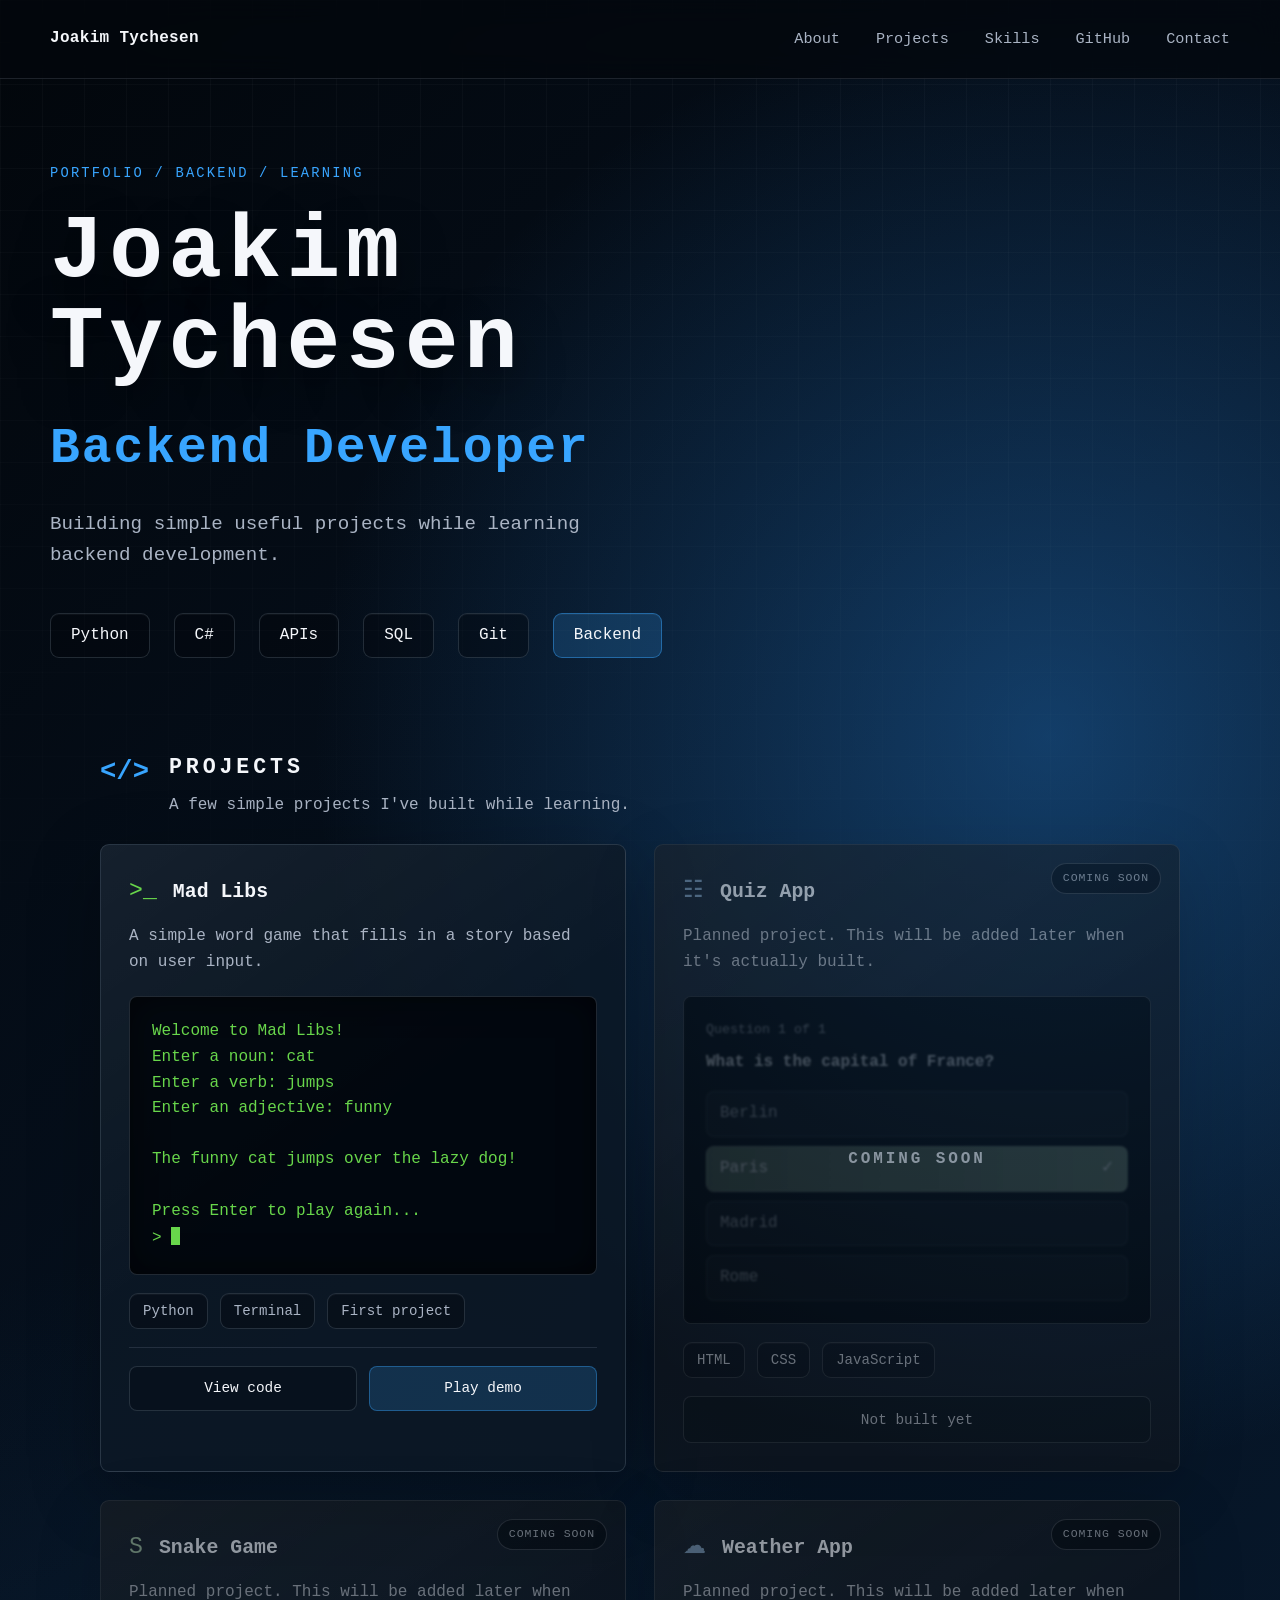
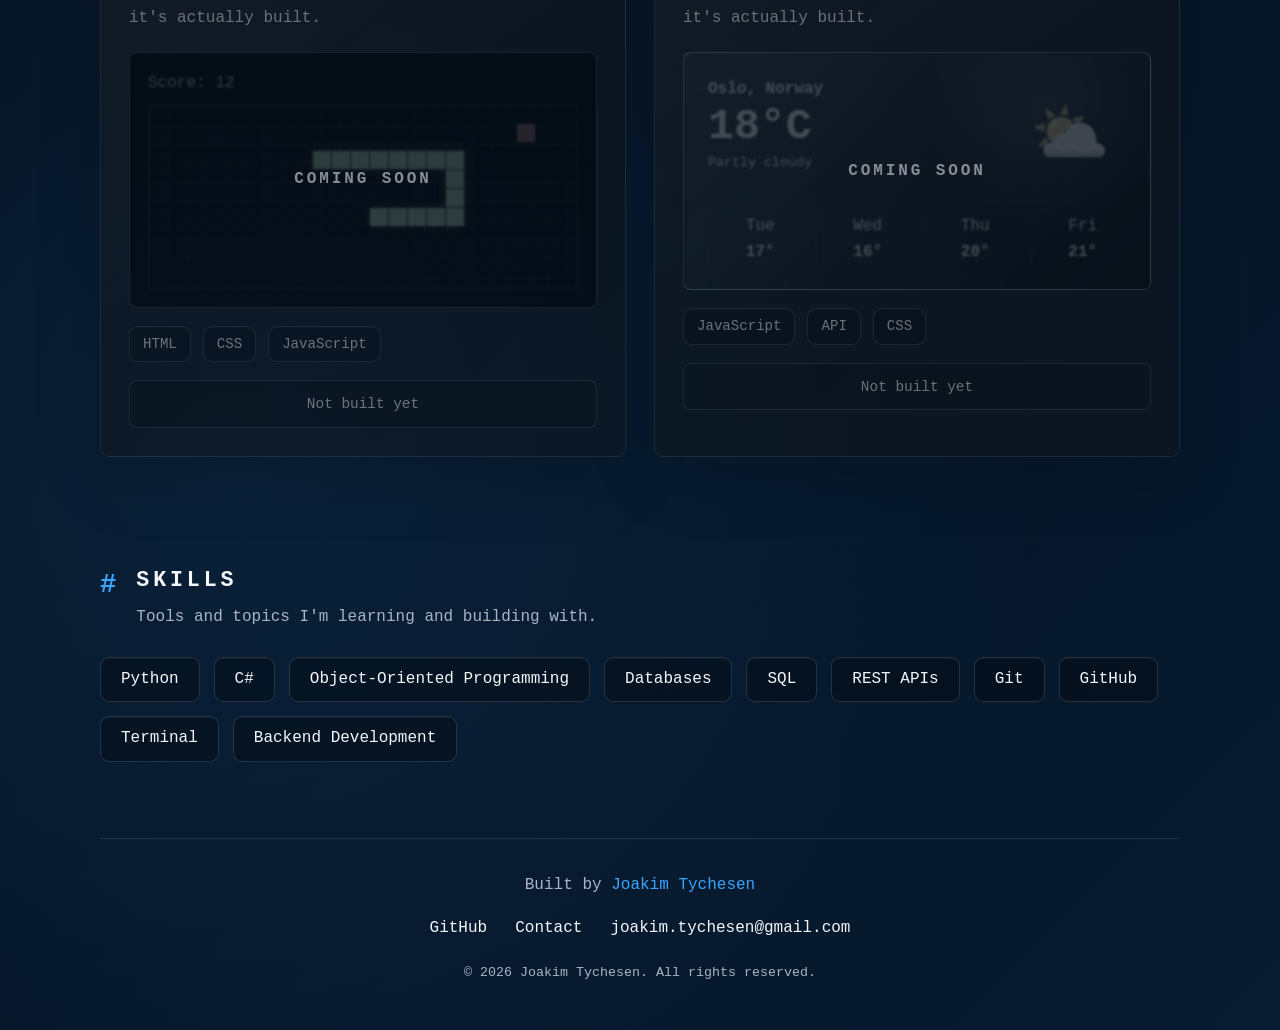
==== index.html @ b4f6ae1c "Add portfolio site" ====
<!DOCTYPE html>
<html lang="en">
<head>
  <meta charset="UTF-8" />
  <meta name="viewport" content="width=device-width, initial-scale=1.0" />
  <title>Joakim Tychesen | Backend Developer</title>
  <link rel="stylesheet" href="style.css" />
</head>
<body>
  <header class="site-header">
    <nav class="nav">
      <a class="brand" href="#top">Joakim Tychesen</a>
      <div class="nav-links">
        <a href="#about">About</a>
        <a href="#projects">Projects</a>
        <a href="#skills">Skills</a>
        <a href="https://github.com/jtychesen" target="_blank" rel="noopener">GitHub</a>
        <a href="#contact">Contact</a>
      </div>
    </nav>
  </header>

  <main id="top">
    <section class="hero" id="about">
      <div class="hero-content">
        <p class="eyebrow">Portfolio / Backend / Learning</p>
        <h1>Joakim Tychesen</h1>
        <h2>Backend Developer</h2>
        <p class="hero-text">
          Building simple useful projects while learning backend development.
        </p>

        <div class="skill-pills">
          <span>Python</span>
          <span>C#</span>
          <span>APIs</span>
          <span>SQL</span>
          <span>Git</span>
          <span>Backend</span>
        </div>
      </div>
    </section>

    <section class="section" id="projects">
      <div class="section-heading">
        <span class="section-icon">&lt;/&gt;</span>
        <div>
          <h3>Projects</h3>
          <p>A few simple projects I've built while learning.</p>
        </div>
      </div>

      <div class="projects-grid">
        <article class="project-card">
          <div class="project-title">
            <span class="icon terminal-icon">&gt;_</span>
            <h4>Mad Libs</h4>
          </div>
          <p>A simple word game that fills in a story based on user input.</p>

          <div class="project-preview terminal-preview">
            <p>Welcome to Mad Libs!</p>
            <p>Enter a noun: <span>cat</span></p>
            <p>Enter a verb: <span>jumps</span></p>
            <p>Enter an adjective: <span>funny</span></p>
            <br />
            <p>The funny cat jumps over the lazy dog!</p>
            <br />
            <p>Press Enter to play again...</p>
            <p>&gt; <span class="cursor"></span></p>
          </div>

          <div class="tags">
            <span>Python</span>
            <span>Terminal</span>
            <span>First project</span>
          </div>

          <div class="project-actions">
            <a class="project-link" href="https://github.com/jtychesen/game_madlibs" target="_blank" rel="noopener">View code</a>
            <a class="project-link live-link" href="https://jtychesen.github.io/game_madlibs/" target="_blank" rel="noopener">Play demo</a>
          </div>
        </article>

        <article class="project-card coming-soon">
          <div class="status-badge">Coming soon</div>
          <div class="project-title">
            <span class="icon">☷</span>
            <h4>Quiz App</h4>
          </div>
          <p>Planned project. This will be added later when it's actually built.</p>

          <div class="project-preview quiz-preview">
            <small>Question 1 of 1</small>
            <strong>What is the capital of France?</strong>
            <button>Berlin</button>
            <button class="correct">Paris <span>✓</span></button>
            <button>Madrid</button>
            <button>Rome</button>
          </div>

          <div class="tags">
            <span>HTML</span>
            <span>CSS</span>
            <span>JavaScript</span>
          </div>

          <div class="coming-label">Not built yet</div>
        </article>

        <article class="project-card coming-soon">
          <div class="status-badge">Coming soon</div>
          <div class="project-title">
            <span class="icon snake-icon">S</span>
            <h4>Snake Game</h4>
          </div>
          <p>Planned project. This will be added later when it's actually built.</p>

          <div class="project-preview snake-preview">
            <p>Score: 12</p>
            <div class="snake-board">
              <span class="food"></span>
              <span class="snake snake-1"></span>
              <span class="snake snake-2"></span>
              <span class="snake snake-3"></span>
              <span class="snake snake-4"></span>
              <span class="snake snake-5"></span>
              <span class="snake snake-6"></span>
              <span class="snake snake-7"></span>
              <span class="snake snake-8"></span>
              <span class="snake snake-9"></span>
              <span class="snake snake-10"></span>
              <span class="snake snake-11"></span>
              <span class="snake snake-12"></span>
              <span class="snake snake-13"></span>
              <span class="snake snake-14"></span>
              <span class="snake snake-15"></span>
            </div>
          </div>

          <div class="tags">
            <span>HTML</span>
            <span>CSS</span>
            <span>JavaScript</span>
          </div>

          <div class="coming-label">Not built yet</div>
        </article>

        <article class="project-card coming-soon">
          <div class="status-badge">Coming soon</div>
          <div class="project-title">
            <span class="icon weather-icon">☁</span>
            <h4>Weather App</h4>
          </div>
          <p>Planned project. This will be added later when it's actually built.</p>

          <div class="project-preview weather-preview">
            <div>
              <strong>Oslo, Norway</strong>
              <div class="temperature">18°C</div>
              <small>Partly cloudy</small>
            </div>
            <div class="weather-symbol">⛅</div>
            <div class="forecast">
              <span>Tue<br><b>17°</b></span>
              <span>Wed<br><b>16°</b></span>
              <span>Thu<br><b>20°</b></span>
              <span>Fri<br><b>21°</b></span>
            </div>
          </div>

          <div class="tags">
            <span>JavaScript</span>
            <span>API</span>
            <span>CSS</span>
          </div>

          <div class="coming-label">Not built yet</div>
        </article>
      </div>
    </section>

    <section class="section skills-section" id="skills">
      <div class="section-heading">
        <span class="section-icon">#</span>
        <div>
          <h3>Skills</h3>
          <p>Tools and topics I'm learning and building with.</p>
        </div>
      </div>

      <div class="skills-list">
        <span>Python</span>
        <span>C#</span>
        <span>Object-Oriented Programming</span>
        <span>Databases</span>
        <span>SQL</span>
        <span>REST APIs</span>
        <span>Git</span>
        <span>GitHub</span>
        <span>Terminal</span>
        <span>Backend Development</span>
      </div>
    </section>
  </main>

  <footer class="footer" id="contact">
    <p>Built by <a href="#top">Joakim Tychesen</a></p>
    <div class="footer-links">
      <a href="https://github.com/jtychesen" target="_blank" rel="noopener">GitHub</a>
      <a href="mailto:joakim.tychesen@gmail.com">Contact</a>
      <a href="mailto:joakim.tychesen@gmail.com">joakim.tychesen@gmail.com</a>
    </div>
    <small>© 2026 Joakim Tychesen. All rights reserved.</small>
  </footer>
</body>
</html>
---- style.css ----
* {
  box-sizing: border-box;
  margin: 0;
  padding: 0;
}

:root {
  --bg: #06111f;
  --bg-dark: #03070d;
  --card: rgba(13, 25, 39, 0.82);
  --card-border: rgba(148, 163, 184, 0.22);
  --text: #f5f7fb;
  --muted: #aab4c4;
  --blue: #38a5ff;
  --blue-soft: rgba(56, 165, 255, 0.18);
  --green: #68d64b;
  --line: rgba(148, 163, 184, 0.18);
}

html {
  scroll-behavior: smooth;
}

body {
  min-height: 100vh;
  color: var(--text);
  font-family: "SF Mono", "JetBrains Mono", "Fira Code", "Menlo", "Consolas", monospace;
  background:
    radial-gradient(circle at 82% 28%, rgba(36, 122, 204, 0.42), transparent 34%),
    radial-gradient(circle at 18% 78%, rgba(19, 72, 120, 0.24), transparent 35%),
    linear-gradient(135deg, #02060b 0%, #06111f 42%, #071b31 100%);
  line-height: 1.6;
}

body::before {
  content: "";
  position: fixed;
  inset: 0;
  pointer-events: none;
  background-image:
    linear-gradient(rgba(255,255,255,0.035) 1px, transparent 1px),
    linear-gradient(90deg, rgba(255,255,255,0.035) 1px, transparent 1px);
  background-size: 42px 42px;
  mask-image: linear-gradient(to bottom, rgba(0,0,0,0.85), rgba(0,0,0,0.2));
}

a {
  color: inherit;
  text-decoration: none;
}

.site-header {
  position: sticky;
  top: 0;
  z-index: 10;
  backdrop-filter: blur(14px);
  background: rgba(3, 7, 13, 0.72);
  border-bottom: 1px solid var(--line);
}

.nav {
  width: min(1180px, calc(100% - 48px));
  height: 78px;
  margin: 0 auto;
  display: flex;
  align-items: center;
  justify-content: space-between;
}

.brand {
  font-weight: 800;
  letter-spacing: 0.02em;
}

.nav-links {
  display: flex;
  gap: 36px;
  color: var(--muted);
  font-size: 0.95rem;
}

.nav-links a {
  transition: color 0.2s ease;
}

.nav-links a:hover {
  color: var(--blue);
}

.hero {
  width: min(1180px, calc(100% - 48px));
  margin: 0 auto;
  min-height: 560px;
  display: flex;
  align-items: center;
  padding: 82px 0 56px;
}

.hero-content {
  max-width: 780px;
}

.eyebrow {
  display: inline-block;
  margin-bottom: 22px;
  color: var(--blue);
  font-size: 0.86rem;
  text-transform: uppercase;
  letter-spacing: 0.16em;
}

h1 {
  font-size: clamp(3.4rem, 7vw, 6rem);
  line-height: 1.02;
  letter-spacing: 0.06em;
  text-shadow: 0 18px 45px rgba(0, 0, 0, 0.55);
}

h2 {
  margin-top: 20px;
  font-size: clamp(2rem, 4vw, 3.1rem);
  color: var(--blue);
  letter-spacing: 0.04em;
}

.hero-text {
  margin-top: 20px;
  max-width: 540px;
  color: var(--muted);
  font-size: 1.2rem;
}

.skill-pills {
  display: flex;
  flex-wrap: wrap;
  gap: 24px;
  margin-top: 42px;
}

.skill-pills span,
.tags span,
.skills-list span {
  border: 1px solid var(--card-border);
  background: rgba(3, 7, 13, 0.38);
  border-radius: 9px;
  padding: 9px 20px;
  color: var(--text);
  box-shadow: inset 0 1px 0 rgba(255,255,255,0.04);
}

.skill-pills span:last-child {
  border-color: rgba(56, 165, 255, 0.45);
  background: var(--blue-soft);
}

.section {
  width: min(1080px, calc(100% - 48px));
  margin: 0 auto;
  padding: 36px 0;
}

.section-heading {
  display: flex;
  gap: 20px;
  align-items: flex-start;
  margin-bottom: 26px;
}

.section-icon {
  color: var(--blue);
  font-size: 1.7rem;
  font-weight: 900;
}

.section h3 {
  text-transform: uppercase;
  letter-spacing: 0.18em;
  font-size: 1.35rem;
}

.section-heading p {
  color: var(--muted);
  margin-top: 8px;
}

.projects-grid {
  display: grid;
  grid-template-columns: repeat(2, minmax(0, 1fr));
  gap: 28px;
}

.project-card {
  position: relative;
  background:
    linear-gradient(145deg, rgba(255,255,255,0.045), transparent 48%),
    var(--card);
  border: 1px solid var(--card-border);
  border-radius: 9px;
  padding: 28px;
  box-shadow: 0 20px 70px rgba(0,0,0,0.28);
}

.project-card.coming-soon {
  opacity: 0.58;
  filter: grayscale(0.75);
}

.project-card.coming-soon .project-preview {
  position: relative;
}

.project-card.coming-soon .project-preview::after {
  content: "COMING SOON";
  position: absolute;
  inset: 0;
  display: grid;
  place-items: center;
  color: rgba(245, 247, 251, 0.92);
  font-weight: 900;
  letter-spacing: 0.18em;
  background: rgba(3, 7, 13, 0.56);
  backdrop-filter: blur(1px);
}

.status-badge {
  position: absolute;
  top: 18px;
  right: 18px;
  border: 1px solid rgba(148, 163, 184, 0.32);
  border-radius: 999px;
  padding: 5px 11px;
  color: var(--muted);
  background: rgba(3, 7, 13, 0.68);
  font-size: 0.72rem;
  text-transform: uppercase;
  letter-spacing: 0.08em;
}

.project-title {
  display: flex;
  align-items: center;
  gap: 16px;
  margin-bottom: 14px;
}

.project-title h4 {
  font-size: 1.24rem;
}

.icon {
  color: var(--blue);
  font-size: 1.45rem;
}

.terminal-icon,
.snake-icon {
  color: var(--green);
}

.project-card > p {
  color: var(--muted);
  min-height: 54px;
  margin-bottom: 18px;
}

.project-preview {
  min-height: 235px;
  border: 1px solid var(--card-border);
  border-radius: 8px;
  background: rgba(1, 6, 12, 0.82);
  overflow: hidden;
}

.terminal-preview {
  padding: 22px;
  color: var(--green);
  box-shadow: inset 0 0 34px rgba(0,0,0,0.55);
}

.cursor {
  display: inline-block;
  width: 9px;
  height: 18px;
  background: var(--green);
  transform: translateY(3px);
}

.quiz-preview {
  padding: 22px;
  display: flex;
  flex-direction: column;
  gap: 9px;
}

.quiz-preview small {
  color: var(--muted);
}

.quiz-preview strong {
  margin-bottom: 7px;
}

.quiz-preview button {
  font: inherit;
  color: var(--muted);
  text-align: left;
  border: 1px solid var(--card-border);
  border-radius: 8px;
  background: rgba(12, 22, 34, 0.85);
  padding: 9px 13px;
}

.quiz-preview button.correct {
  display: flex;
  justify-content: space-between;
  color: #fff;
  background: linear-gradient(90deg, #347c28, #4cae3d);
}

.snake-preview {
  padding: 18px;
  color: var(--green);
}

.snake-board {
  position: relative;
  height: 184px;
  margin-top: 8px;
  border: 1px solid var(--card-border);
  background:
    linear-gradient(rgba(148,163,184,0.10) 1px, transparent 1px),
    linear-gradient(90deg, rgba(148,163,184,0.10) 1px, transparent 1px),
    #03070d;
  background-size: 19px 19px;
}

.snake,
.food {
  position: absolute;
  width: 18px;
  height: 18px;
}

.snake {
  background: var(--green);
  box-shadow: 0 0 12px rgba(104, 214, 75, 0.35);
}

.food {
  background: #ff3b36;
  right: 42px;
  top: 18px;
}

.snake-1 { left: 164px; top: 45px; }
.snake-2 { left: 183px; top: 45px; }
.snake-3 { left: 202px; top: 45px; }
.snake-4 { left: 221px; top: 45px; }
.snake-5 { left: 240px; top: 45px; }
.snake-6 { left: 259px; top: 45px; }
.snake-7 { left: 278px; top: 45px; }
.snake-8 { left: 297px; top: 45px; }
.snake-9 { left: 297px; top: 64px; }
.snake-10 { left: 297px; top: 83px; }
.snake-11 { left: 297px; top: 102px; }
.snake-12 { left: 278px; top: 102px; }
.snake-13 { left: 259px; top: 102px; }
.snake-14 { left: 240px; top: 102px; }
.snake-15 { left: 221px; top: 102px; }

.weather-preview {
  position: relative;
  padding: 24px;
  min-height: 235px;
  background:
    radial-gradient(circle at 78% 24%, rgba(56, 165, 255, 0.25), transparent 30%),
    linear-gradient(135deg, rgba(29, 89, 142, 0.92), rgba(7, 24, 43, 0.95));
}

.temperature {
  font-size: 2.7rem;
  line-height: 1.1;
  font-weight: 800;
}

.weather-symbol {
  position: absolute;
  right: 40px;
  top: 34px;
  font-size: 4rem;
}

.forecast {
  display: grid;
  grid-template-columns: repeat(4, 1fr);
  gap: 12px;
  margin-top: 38px;
  text-align: center;
  color: var(--text);
}

.forecast span {
  border-left: 1px solid rgba(255,255,255,0.09);
  padding-left: 8px;
}

.tags {
  display: flex;
  flex-wrap: wrap;
  gap: 12px;
  margin-top: 18px;
}

.tags span {
  color: var(--muted);
  padding: 6px 13px;
  font-size: 0.88rem;
}

.project-actions {
  display: grid;
  grid-template-columns: 1fr 1fr;
  gap: 12px;
  margin-top: 18px;
  padding-top: 18px;
  border-top: 1px solid var(--line);
}

.project-link,
.coming-label {
  display: block;
  border: 1px solid var(--card-border);
  border-radius: 8px;
  padding: 10px 12px;
  text-align: center;
  color: var(--text);
  background: rgba(3, 7, 13, 0.28);
  font-size: 0.9rem;
}

.project-link:hover {
  color: var(--blue);
  border-color: rgba(56, 165, 255, 0.42);
}

.live-link {
  background: var(--blue-soft);
  border-color: rgba(56, 165, 255, 0.38);
}

.coming-label {
  margin-top: 18px;
  padding-top: 12px;
  color: var(--muted);
  cursor: not-allowed;
}

.skills-section {
  padding-top: 70px;
}

.skills-list {
  display: flex;
  flex-wrap: wrap;
  gap: 14px;
}

.footer {
  width: min(1080px, calc(100% - 48px));
  margin: 40px auto 0;
  padding: 34px 0 44px;
  text-align: center;
  color: var(--muted);
  border-top: 1px solid var(--line);
}

.footer a {
  color: var(--blue);
}

.footer-links {
  display: flex;
  justify-content: center;
  flex-wrap: wrap;
  gap: 28px;
  margin: 18px 0;
}

.footer-links a {
  color: var(--text);
}

.footer-links a:hover {
  color: var(--blue);
}

@media (max-width: 860px) {
  .nav {
    height: auto;
    padding: 20px 0;
    flex-direction: column;
    gap: 18px;
    align-items: flex-start;
  }

  .nav-links {
    width: 100%;
    gap: 16px;
    flex-wrap: wrap;
    font-size: 0.9rem;
  }

  .hero {
    min-height: auto;
    padding-top: 64px;
  }

  .skill-pills {
    gap: 12px;
  }

  .projects-grid {
    grid-template-columns: 1fr;
  }

  .project-card {
    padding: 22px;
  }
}

@media (max-width: 520px) {
  .nav,
  .hero,
  .section,
  .footer {
    width: min(100% - 28px, 1080px);
  }

  h1 {
    font-size: 2.7rem;
    letter-spacing: 0.03em;
  }

  h2 {
    font-size: 1.7rem;
  }

  .hero-text {
    font-size: 1rem;
  }

  .nav-links {
    display: none;
  }

  .project-preview {
    min-height: 210px;
  }

  .weather-symbol {
    right: 22px;
    font-size: 3rem;
  }

  .project-actions {
    grid-template-columns: 1fr;
  }
}
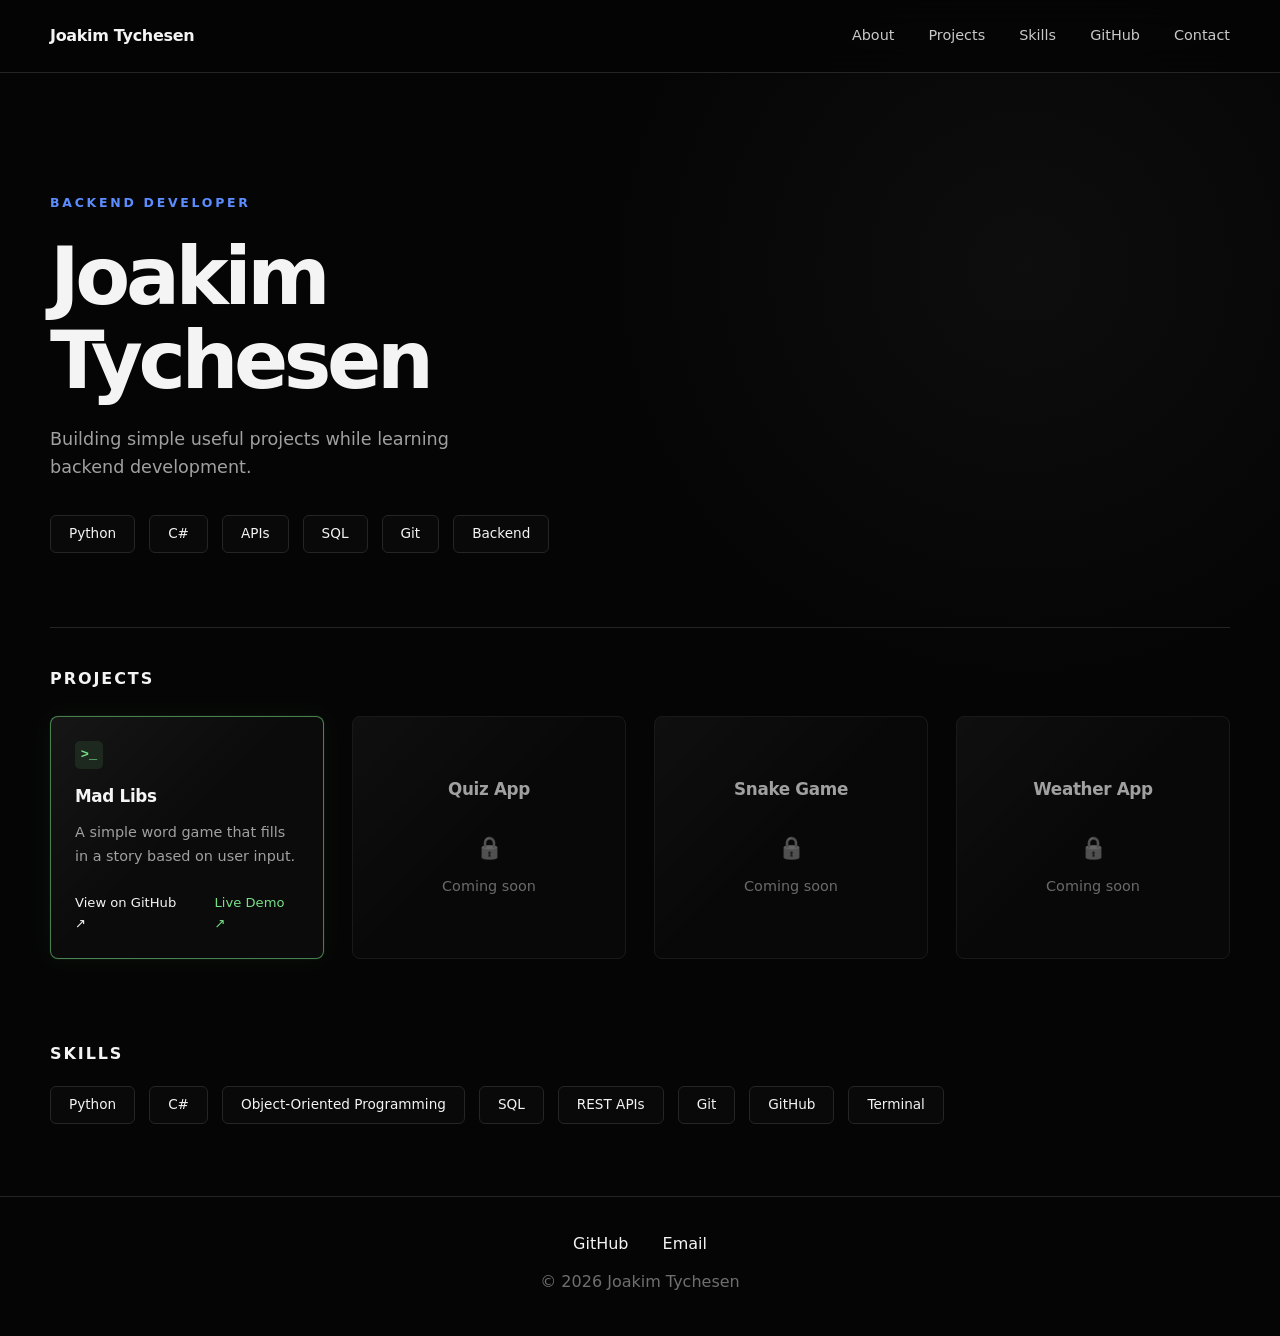
==== commit 94073623: "Update portfolio design" ====
--- a/index.html
+++ b/index.html
@@ -7,212 +7,100 @@
   <link rel="stylesheet" href="style.css" />
 </head>
 <body>
-  <header class="site-header">
-    <nav class="nav">
-      <a class="brand" href="#top">Joakim Tychesen</a>
-      <div class="nav-links">
+  <header class="navbar">
+    <div class="container nav-inner">
+      <a class="logo" href="#top">Joakim Tychesen</a>
+
+      <nav class="nav-links">
         <a href="#about">About</a>
         <a href="#projects">Projects</a>
         <a href="#skills">Skills</a>
         <a href="https://github.com/jtychesen" target="_blank" rel="noopener">GitHub</a>
         <a href="#contact">Contact</a>
-      </div>
-    </nav>
+      </nav>
+    </div>
   </header>
 
-  <main id="top">
-    <section class="hero" id="about">
-      <div class="hero-content">
-        <p class="eyebrow">Portfolio / Backend / Learning</p>
-        <h1>Joakim Tychesen</h1>
-        <h2>Backend Developer</h2>
-        <p class="hero-text">
-          Building simple useful projects while learning backend development.
-        </p>
+  <main id="top" class="container">
+    <section id="about" class="hero">
+      <p class="subtitle">Backend Developer</p>
+      <h1>Joakim Tychesen</h1>
+      <p class="description">
+        Building simple useful projects while learning backend development.
+      </p>
 
-        <div class="skill-pills">
-          <span>Python</span>
-          <span>C#</span>
-          <span>APIs</span>
-          <span>SQL</span>
-          <span>Git</span>
-          <span>Backend</span>
-        </div>
+      <div class="tech-stack">
+        <span>Python</span>
+        <span>C#</span>
+        <span>APIs</span>
+        <span>SQL</span>
+        <span>Git</span>
+        <span>Backend</span>
       </div>
     </section>
 
-    <section class="section" id="projects">
-      <div class="section-heading">
-        <span class="section-icon">&lt;/&gt;</span>
-        <div>
-          <h3>Projects</h3>
-          <p>A few simple projects I've built while learning.</p>
-        </div>
-      </div>
+    <hr class="divider" />
 
-      <div class="projects-grid">
-        <article class="project-card">
-          <div class="project-title">
-            <span class="icon terminal-icon">&gt;_</span>
-            <h4>Mad Libs</h4>
-          </div>
+    <section id="projects" class="projects-section">
+      <h2>Projects</h2>
+
+      <div class="project-grid">
+        <article class="project-card featured">
+          <div class="project-icon">&gt;_</div>
+          <h3>Mad Libs</h3>
           <p>A simple word game that fills in a story based on user input.</p>
 
-          <div class="project-preview terminal-preview">
-            <p>Welcome to Mad Libs!</p>
-            <p>Enter a noun: <span>cat</span></p>
-            <p>Enter a verb: <span>jumps</span></p>
-            <p>Enter an adjective: <span>funny</span></p>
-            <br />
-            <p>The funny cat jumps over the lazy dog!</p>
-            <br />
-            <p>Press Enter to play again...</p>
-            <p>&gt; <span class="cursor"></span></p>
-          </div>
-
-          <div class="tags">
-            <span>Python</span>
-            <span>Terminal</span>
-            <span>First project</span>
-          </div>
-
-          <div class="project-actions">
-            <a class="project-link" href="https://github.com/jtychesen/game_madlibs" target="_blank" rel="noopener">View code</a>
-            <a class="project-link live-link" href="https://jtychesen.github.io/game_madlibs/" target="_blank" rel="noopener">Play demo</a>
+          <div class="project-links">
+            <a href="https://github.com/jtychesen/game_madlibs" target="_blank" rel="noopener">
+              View on GitHub ↗
+            </a>
+            <a href="https://jtychesen.github.io/game_madlibs/" target="_blank" rel="noopener">
+              Live Demo ↗
+            </a>
           </div>
         </article>
 
-        <article class="project-card coming-soon">
-          <div class="status-badge">Coming soon</div>
-          <div class="project-title">
-            <span class="icon">☷</span>
-            <h4>Quiz App</h4>
-          </div>
-          <p>Planned project. This will be added later when it's actually built.</p>
-
-          <div class="project-preview quiz-preview">
-            <small>Question 1 of 1</small>
-            <strong>What is the capital of France?</strong>
-            <button>Berlin</button>
-            <button class="correct">Paris <span>✓</span></button>
-            <button>Madrid</button>
-            <button>Rome</button>
-          </div>
-
-          <div class="tags">
-            <span>HTML</span>
-            <span>CSS</span>
-            <span>JavaScript</span>
-          </div>
-
-          <div class="coming-label">Not built yet</div>
+        <article class="project-card locked">
+          <h3>Quiz App</h3>
+          <div class="lock">🔒</div>
+          <p>Coming soon</p>
         </article>
 
-        <article class="project-card coming-soon">
-          <div class="status-badge">Coming soon</div>
-          <div class="project-title">
-            <span class="icon snake-icon">S</span>
-            <h4>Snake Game</h4>
-          </div>
-          <p>Planned project. This will be added later when it's actually built.</p>
-
-          <div class="project-preview snake-preview">
-            <p>Score: 12</p>
-            <div class="snake-board">
-              <span class="food"></span>
-              <span class="snake snake-1"></span>
-              <span class="snake snake-2"></span>
-              <span class="snake snake-3"></span>
-              <span class="snake snake-4"></span>
-              <span class="snake snake-5"></span>
-              <span class="snake snake-6"></span>
-              <span class="snake snake-7"></span>
-              <span class="snake snake-8"></span>
-              <span class="snake snake-9"></span>
-              <span class="snake snake-10"></span>
-              <span class="snake snake-11"></span>
-              <span class="snake snake-12"></span>
-              <span class="snake snake-13"></span>
-              <span class="snake snake-14"></span>
-              <span class="snake snake-15"></span>
-            </div>
-          </div>
-
-          <div class="tags">
-            <span>HTML</span>
-            <span>CSS</span>
-            <span>JavaScript</span>
-          </div>
-
-          <div class="coming-label">Not built yet</div>
+        <article class="project-card locked">
+          <h3>Snake Game</h3>
+          <div class="lock">🔒</div>
+          <p>Coming soon</p>
         </article>
 
-        <article class="project-card coming-soon">
-          <div class="status-badge">Coming soon</div>
-          <div class="project-title">
-            <span class="icon weather-icon">☁</span>
-            <h4>Weather App</h4>
-          </div>
-          <p>Planned project. This will be added later when it's actually built.</p>
-
-          <div class="project-preview weather-preview">
-            <div>
-              <strong>Oslo, Norway</strong>
-              <div class="temperature">18°C</div>
-              <small>Partly cloudy</small>
-            </div>
-            <div class="weather-symbol">⛅</div>
-            <div class="forecast">
-              <span>Tue<br><b>17°</b></span>
-              <span>Wed<br><b>16°</b></span>
-              <span>Thu<br><b>20°</b></span>
-              <span>Fri<br><b>21°</b></span>
-            </div>
-          </div>
-
-          <div class="tags">
-            <span>JavaScript</span>
-            <span>API</span>
-            <span>CSS</span>
-          </div>
-
-          <div class="coming-label">Not built yet</div>
+        <article class="project-card locked">
+          <h3>Weather App</h3>
+          <div class="lock">🔒</div>
+          <p>Coming soon</p>
         </article>
       </div>
     </section>
 
-    <section class="section skills-section" id="skills">
-      <div class="section-heading">
-        <span class="section-icon">#</span>
-        <div>
-          <h3>Skills</h3>
-          <p>Tools and topics I'm learning and building with.</p>
-        </div>
-      </div>
-
+    <section id="skills" class="skills-section">
+      <h2>Skills</h2>
       <div class="skills-list">
         <span>Python</span>
         <span>C#</span>
         <span>Object-Oriented Programming</span>
-        <span>Databases</span>
         <span>SQL</span>
         <span>REST APIs</span>
         <span>Git</span>
         <span>GitHub</span>
         <span>Terminal</span>
-        <span>Backend Development</span>
       </div>
     </section>
   </main>
 
-  <footer class="footer" id="contact">
-    <p>Built by <a href="#top">Joakim Tychesen</a></p>
+  <footer id="contact" class="footer">
     <div class="footer-links">
       <a href="https://github.com/jtychesen" target="_blank" rel="noopener">GitHub</a>
-      <a href="mailto:joakim.tychesen@gmail.com">Contact</a>
-      <a href="mailto:joakim.tychesen@gmail.com">joakim.tychesen@gmail.com</a>
+      <a href="mailto:joakim.tychesen@gmail.com">Email</a>
     </div>
-    <small>© 2026 Joakim Tychesen. All rights reserved.</small>
+    <p>© 2026 Joakim Tychesen</p>
   </footer>
 </body>
 </html>
--- a/style.css
+++ b/style.css
@@ -5,16 +5,16 @@
 }
 
 :root {
-  --bg: #06111f;
-  --bg-dark: #03070d;
-  --card: rgba(13, 25, 39, 0.82);
-  --card-border: rgba(148, 163, 184, 0.22);
-  --text: #f5f7fb;
-  --muted: #aab4c4;
-  --blue: #38a5ff;
-  --blue-soft: rgba(56, 165, 255, 0.18);
-  --green: #68d64b;
-  --line: rgba(148, 163, 184, 0.18);
+  --bg: #050505;
+  --card: #101010;
+  --card-soft: #0b0b0b;
+  --border: #252525;
+  --border-strong: #75d982;
+  --text: #f4f4f4;
+  --muted: #a0a0a0;
+  --dim: #6f6f6f;
+  --blue: #5c8dff;
+  --green: #77e087;
 }
 
 html {
@@ -23,25 +23,12 @@
 
 body {
   min-height: 100vh;
-  color: var(--text);
-  font-family: "SF Mono", "JetBrains Mono", "Fira Code", "Menlo", "Consolas", monospace;
   background:
-    radial-gradient(circle at 82% 28%, rgba(36, 122, 204, 0.42), transparent 34%),
-    radial-gradient(circle at 18% 78%, rgba(19, 72, 120, 0.24), transparent 35%),
-    linear-gradient(135deg, #02060b 0%, #06111f 42%, #071b31 100%);
+    radial-gradient(circle at 80% 20%, rgba(70, 70, 70, 0.13), transparent 28%),
+    var(--bg);
+  color: var(--text);
+  font-family: "Inter", "SF Pro Display", system-ui, -apple-system, BlinkMacSystemFont, sans-serif;
   line-height: 1.6;
-}
-
-body::before {
-  content: "";
-  position: fixed;
-  inset: 0;
-  pointer-events: none;
-  background-image:
-    linear-gradient(rgba(255,255,255,0.035) 1px, transparent 1px),
-    linear-gradient(90deg, rgba(255,255,255,0.035) 1px, transparent 1px);
-  background-size: 42px 42px;
-  mask-image: linear-gradient(to bottom, rgba(0,0,0,0.85), rgba(0,0,0,0.2));
 }
 
 a {
@@ -49,520 +36,279 @@
   text-decoration: none;
 }
 
-.site-header {
+.container {
+  width: min(1180px, calc(100% - 48px));
+  margin: 0 auto;
+}
+
+.navbar {
+  border-bottom: 1px solid var(--border);
+  background: rgba(5, 5, 5, 0.88);
+  backdrop-filter: blur(16px);
   position: sticky;
   top: 0;
-  z-index: 10;
-  backdrop-filter: blur(14px);
-  background: rgba(3, 7, 13, 0.72);
-  border-bottom: 1px solid var(--line);
-}
-
-.nav {
-  width: min(1180px, calc(100% - 48px));
-  height: 78px;
-  margin: 0 auto;
+  z-index: 20;
+}
+
+.nav-inner {
+  min-height: 72px;
   display: flex;
   align-items: center;
   justify-content: space-between;
 }
 
-.brand {
+.logo {
+  font-weight: 700;
+  letter-spacing: -0.02em;
+}
+
+.nav-links {
+  display: flex;
+  gap: 34px;
+  font-size: 0.9rem;
+  color: var(--text);
+}
+
+.nav-links a {
+  opacity: 0.82;
+  transition: opacity 0.2s ease, color 0.2s ease;
+}
+
+.nav-links a:hover {
+  opacity: 1;
+  color: var(--green);
+}
+
+.hero {
+  padding: 120px 0 74px;
+  max-width: 620px;
+}
+
+.subtitle {
+  color: var(--blue);
+  font-size: 0.78rem;
   font-weight: 800;
-  letter-spacing: 0.02em;
-}
-
-.nav-links {
-  display: flex;
-  gap: 36px;
+  letter-spacing: 0.22em;
+  text-transform: uppercase;
+  margin-bottom: 22px;
+}
+
+h1 {
+  font-size: clamp(3rem, 7vw, 5rem);
+  line-height: 1.05;
+  letter-spacing: -0.055em;
+  font-weight: 700;
+  margin-bottom: 22px;
+}
+
+.description {
   color: var(--muted);
-  font-size: 0.95rem;
-}
-
-.nav-links a {
-  transition: color 0.2s ease;
-}
-
-.nav-links a:hover {
-  color: var(--blue);
-}
-
-.hero {
-  width: min(1180px, calc(100% - 48px));
-  margin: 0 auto;
-  min-height: 560px;
-  display: flex;
-  align-items: center;
-  padding: 82px 0 56px;
-}
-
-.hero-content {
-  max-width: 780px;
-}
-
-.eyebrow {
-  display: inline-block;
-  margin-bottom: 22px;
-  color: var(--blue);
-  font-size: 0.86rem;
+  font-size: 1.1rem;
+  max-width: 420px;
+  margin-bottom: 34px;
+}
+
+.tech-stack,
+.skills-list {
+  display: flex;
+  flex-wrap: wrap;
+  gap: 14px;
+}
+
+.tech-stack span,
+.skills-list span {
+  border: 1px solid var(--border);
+  border-radius: 6px;
+  color: var(--text);
+  background: rgba(255, 255, 255, 0.015);
+  padding: 7px 18px;
+  font-size: 0.85rem;
+}
+
+.divider {
+  border: 0;
+  border-top: 1px solid var(--border);
+  margin-bottom: 38px;
+}
+
+.projects-section,
+.skills-section {
+  padding: 0 0 72px;
+}
+
+h2 {
+  font-size: 1rem;
   text-transform: uppercase;
-  letter-spacing: 0.16em;
-}
-
-h1 {
-  font-size: clamp(3.4rem, 7vw, 6rem);
-  line-height: 1.02;
-  letter-spacing: 0.06em;
-  text-shadow: 0 18px 45px rgba(0, 0, 0, 0.55);
-}
-
-h2 {
-  margin-top: 20px;
-  font-size: clamp(2rem, 4vw, 3.1rem);
-  color: var(--blue);
-  letter-spacing: 0.04em;
-}
-
-.hero-text {
-  margin-top: 20px;
-  max-width: 540px;
+  letter-spacing: 0.12em;
+  margin-bottom: 24px;
+}
+
+.project-grid {
+  display: grid;
+  grid-template-columns: repeat(4, 1fr);
+  gap: 28px;
+}
+
+.project-card {
+  min-height: 156px;
+  border: 1px solid var(--border);
+  border-radius: 8px;
+  background:
+    linear-gradient(135deg, rgba(255, 255, 255, 0.045), transparent 48%),
+    var(--card-soft);
+  padding: 24px;
+  display: flex;
+  flex-direction: column;
+}
+
+.project-card h3 {
+  font-size: 1.05rem;
+  letter-spacing: -0.02em;
+}
+
+.project-card p {
   color: var(--muted);
-  font-size: 1.2rem;
-}
-
-.skill-pills {
-  display: flex;
-  flex-wrap: wrap;
-  gap: 24px;
-  margin-top: 42px;
-}
-
-.skill-pills span,
-.tags span,
-.skills-list span {
-  border: 1px solid var(--card-border);
-  background: rgba(3, 7, 13, 0.38);
-  border-radius: 9px;
-  padding: 9px 20px;
-  color: var(--text);
-  box-shadow: inset 0 1px 0 rgba(255,255,255,0.04);
-}
-
-.skill-pills span:last-child {
-  border-color: rgba(56, 165, 255, 0.45);
-  background: var(--blue-soft);
-}
-
-.section {
-  width: min(1080px, calc(100% - 48px));
-  margin: 0 auto;
-  padding: 36px 0;
-}
-
-.section-heading {
-  display: flex;
-  gap: 20px;
-  align-items: flex-start;
-  margin-bottom: 26px;
-}
-
-.section-icon {
-  color: var(--blue);
-  font-size: 1.7rem;
-  font-weight: 900;
-}
-
-.section h3 {
-  text-transform: uppercase;
-  letter-spacing: 0.18em;
-  font-size: 1.35rem;
-}
-
-.section-heading p {
-  color: var(--muted);
-  margin-top: 8px;
-}
-
-.projects-grid {
-  display: grid;
-  grid-template-columns: repeat(2, minmax(0, 1fr));
-  gap: 28px;
-}
-
-.project-card {
-  position: relative;
-  background:
-    linear-gradient(145deg, rgba(255,255,255,0.045), transparent 48%),
-    var(--card);
-  border: 1px solid var(--card-border);
-  border-radius: 9px;
-  padding: 28px;
-  box-shadow: 0 20px 70px rgba(0,0,0,0.28);
-}
-
-.project-card.coming-soon {
-  opacity: 0.58;
-  filter: grayscale(0.75);
-}
-
-.project-card.coming-soon .project-preview {
-  position: relative;
-}
-
-.project-card.coming-soon .project-preview::after {
-  content: "COMING SOON";
-  position: absolute;
-  inset: 0;
+  font-size: 0.9rem;
+}
+
+.featured {
+  border-color: rgba(119, 224, 135, 0.55);
+  box-shadow: 0 0 0 1px rgba(119, 224, 135, 0.04), 0 0 28px rgba(119, 224, 135, 0.06);
+}
+
+.project-icon {
+  width: 28px;
+  height: 28px;
+  border-radius: 5px;
   display: grid;
   place-items: center;
-  color: rgba(245, 247, 251, 0.92);
-  font-weight: 900;
-  letter-spacing: 0.18em;
-  background: rgba(3, 7, 13, 0.56);
-  backdrop-filter: blur(1px);
-}
-
-.status-badge {
-  position: absolute;
-  top: 18px;
-  right: 18px;
-  border: 1px solid rgba(148, 163, 184, 0.32);
-  border-radius: 999px;
-  padding: 5px 11px;
-  color: var(--muted);
-  background: rgba(3, 7, 13, 0.68);
-  font-size: 0.72rem;
-  text-transform: uppercase;
-  letter-spacing: 0.08em;
-}
-
-.project-title {
-  display: flex;
+  margin-bottom: 14px;
+  background: rgba(119, 224, 135, 0.11);
+  color: var(--green);
+  font-family: "SF Mono", "Menlo", monospace;
+  font-size: 0.85rem;
+  font-weight: 700;
+}
+
+.featured h3 {
+  margin-bottom: 12px;
+}
+
+.project-links {
+  display: flex;
+  gap: 24px;
+  margin-top: auto;
+  padding-top: 24px;
+  font-size: 0.82rem;
+}
+
+.project-links a:first-child {
+  color: var(--text);
+}
+
+.project-links a:last-child {
+  color: var(--green);
+}
+
+.project-links a:hover {
+  text-decoration: underline;
+}
+
+.locked {
   align-items: center;
-  gap: 16px;
-  margin-bottom: 14px;
-}
-
-.project-title h4 {
-  font-size: 1.24rem;
-}
-
-.icon {
-  color: var(--blue);
-  font-size: 1.45rem;
-}
-
-.terminal-icon,
-.snake-icon {
-  color: var(--green);
-}
-
-.project-card > p {
-  color: var(--muted);
-  min-height: 54px;
-  margin-bottom: 18px;
-}
-
-.project-preview {
-  min-height: 235px;
-  border: 1px solid var(--card-border);
-  border-radius: 8px;
-  background: rgba(1, 6, 12, 0.82);
-  overflow: hidden;
-}
-
-.terminal-preview {
-  padding: 22px;
-  color: var(--green);
-  box-shadow: inset 0 0 34px rgba(0,0,0,0.55);
-}
-
-.cursor {
-  display: inline-block;
-  width: 9px;
-  height: 18px;
-  background: var(--green);
-  transform: translateY(3px);
-}
-
-.quiz-preview {
-  padding: 22px;
-  display: flex;
-  flex-direction: column;
-  gap: 9px;
-}
-
-.quiz-preview small {
-  color: var(--muted);
-}
-
-.quiz-preview strong {
-  margin-bottom: 7px;
-}
-
-.quiz-preview button {
-  font: inherit;
-  color: var(--muted);
-  text-align: left;
-  border: 1px solid var(--card-border);
-  border-radius: 8px;
-  background: rgba(12, 22, 34, 0.85);
-  padding: 9px 13px;
-}
-
-.quiz-preview button.correct {
-  display: flex;
-  justify-content: space-between;
-  color: #fff;
-  background: linear-gradient(90deg, #347c28, #4cae3d);
-}
-
-.snake-preview {
-  padding: 18px;
-  color: var(--green);
-}
-
-.snake-board {
-  position: relative;
-  height: 184px;
-  margin-top: 8px;
-  border: 1px solid var(--card-border);
-  background:
-    linear-gradient(rgba(148,163,184,0.10) 1px, transparent 1px),
-    linear-gradient(90deg, rgba(148,163,184,0.10) 1px, transparent 1px),
-    #03070d;
-  background-size: 19px 19px;
-}
-
-.snake,
-.food {
-  position: absolute;
-  width: 18px;
-  height: 18px;
-}
-
-.snake {
-  background: var(--green);
-  box-shadow: 0 0 12px rgba(104, 214, 75, 0.35);
-}
-
-.food {
-  background: #ff3b36;
-  right: 42px;
-  top: 18px;
-}
-
-.snake-1 { left: 164px; top: 45px; }
-.snake-2 { left: 183px; top: 45px; }
-.snake-3 { left: 202px; top: 45px; }
-.snake-4 { left: 221px; top: 45px; }
-.snake-5 { left: 240px; top: 45px; }
-.snake-6 { left: 259px; top: 45px; }
-.snake-7 { left: 278px; top: 45px; }
-.snake-8 { left: 297px; top: 45px; }
-.snake-9 { left: 297px; top: 64px; }
-.snake-10 { left: 297px; top: 83px; }
-.snake-11 { left: 297px; top: 102px; }
-.snake-12 { left: 278px; top: 102px; }
-.snake-13 { left: 259px; top: 102px; }
-.snake-14 { left: 240px; top: 102px; }
-.snake-15 { left: 221px; top: 102px; }
-
-.weather-preview {
-  position: relative;
-  padding: 24px;
-  min-height: 235px;
-  background:
-    radial-gradient(circle at 78% 24%, rgba(56, 165, 255, 0.25), transparent 30%),
-    linear-gradient(135deg, rgba(29, 89, 142, 0.92), rgba(7, 24, 43, 0.95));
-}
-
-.temperature {
-  font-size: 2.7rem;
-  line-height: 1.1;
-  font-weight: 800;
-}
-
-.weather-symbol {
-  position: absolute;
-  right: 40px;
-  top: 34px;
-  font-size: 4rem;
-}
-
-.forecast {
-  display: grid;
-  grid-template-columns: repeat(4, 1fr);
-  gap: 12px;
-  margin-top: 38px;
-  text-align: center;
-  color: var(--text);
-}
-
-.forecast span {
-  border-left: 1px solid rgba(255,255,255,0.09);
-  padding-left: 8px;
-}
-
-.tags {
-  display: flex;
-  flex-wrap: wrap;
-  gap: 12px;
-  margin-top: 18px;
-}
-
-.tags span {
-  color: var(--muted);
-  padding: 6px 13px;
-  font-size: 0.88rem;
-}
-
-.project-actions {
-  display: grid;
-  grid-template-columns: 1fr 1fr;
-  gap: 12px;
-  margin-top: 18px;
-  padding-top: 18px;
-  border-top: 1px solid var(--line);
-}
-
-.project-link,
-.coming-label {
-  display: block;
-  border: 1px solid var(--card-border);
-  border-radius: 8px;
-  padding: 10px 12px;
-  text-align: center;
-  color: var(--text);
-  background: rgba(3, 7, 13, 0.28);
-  font-size: 0.9rem;
-}
-
-.project-link:hover {
-  color: var(--blue);
-  border-color: rgba(56, 165, 255, 0.42);
-}
-
-.live-link {
-  background: var(--blue-soft);
-  border-color: rgba(56, 165, 255, 0.38);
-}
-
-.coming-label {
-  margin-top: 18px;
-  padding-top: 12px;
-  color: var(--muted);
-  cursor: not-allowed;
-}
-
-.skills-section {
-  padding-top: 70px;
-}
-
-.skills-list {
-  display: flex;
-  flex-wrap: wrap;
-  gap: 14px;
-}
-
-.footer {
-  width: min(1080px, calc(100% - 48px));
-  margin: 40px auto 0;
-  padding: 34px 0 44px;
+  justify-content: center;
   text-align: center;
   color: var(--muted);
-  border-top: 1px solid var(--line);
-}
-
-.footer a {
-  color: var(--blue);
+  opacity: 0.65;
+  filter: grayscale(1);
+}
+
+.locked h3 {
+  color: var(--text);
+  margin-bottom: 28px;
+}
+
+.lock {
+  font-size: 1.35rem;
+  opacity: 0.7;
+  margin-bottom: 10px;
+}
+
+.skills-section {
+  padding-top: 10px;
+}
+
+.skills-section h2 {
+  margin-bottom: 20px;
+}
+
+.footer {
+  border-top: 1px solid var(--border);
+  padding: 34px 24px 42px;
+  text-align: center;
+  color: var(--dim);
 }
 
 .footer-links {
   display: flex;
   justify-content: center;
-  flex-wrap: wrap;
-  gap: 28px;
-  margin: 18px 0;
-}
-
-.footer-links a {
+  gap: 34px;
+  margin-bottom: 12px;
   color: var(--text);
 }
 
 .footer-links a:hover {
-  color: var(--blue);
-}
-
-@media (max-width: 860px) {
-  .nav {
-    height: auto;
-    padding: 20px 0;
+  color: var(--green);
+}
+
+@media (max-width: 980px) {
+  .project-grid {
+    grid-template-columns: repeat(2, 1fr);
+  }
+}
+
+@media (max-width: 700px) {
+  .container {
+    width: min(100% - 32px, 1180px);
+  }
+
+  .nav-inner {
+    align-items: flex-start;
     flex-direction: column;
-    gap: 18px;
-    align-items: flex-start;
+    gap: 14px;
+    padding: 18px 0;
   }
 
   .nav-links {
     width: 100%;
+    gap: 14px;
+    flex-wrap: wrap;
+    font-size: 0.82rem;
+  }
+
+  .hero {
+    padding: 72px 0 48px;
+  }
+
+  h1 {
+    font-size: 3rem;
+  }
+
+  .description {
+    font-size: 1rem;
+  }
+
+  .project-grid {
+    grid-template-columns: 1fr;
     gap: 16px;
-    flex-wrap: wrap;
-    font-size: 0.9rem;
-  }
-
-  .hero {
-    min-height: auto;
-    padding-top: 64px;
-  }
-
-  .skill-pills {
-    gap: 12px;
-  }
-
-  .projects-grid {
-    grid-template-columns: 1fr;
   }
 
   .project-card {
-    padding: 22px;
-  }
-}
-
-@media (max-width: 520px) {
-  .nav,
-  .hero,
-  .section,
-  .footer {
-    width: min(100% - 28px, 1080px);
-  }
-
-  h1 {
-    font-size: 2.7rem;
-    letter-spacing: 0.03em;
-  }
-
-  h2 {
-    font-size: 1.7rem;
-  }
-
-  .hero-text {
-    font-size: 1rem;
-  }
-
-  .nav-links {
-    display: none;
-  }
-
-  .project-preview {
-    min-height: 210px;
-  }
-
-  .weather-symbol {
-    right: 22px;
-    font-size: 3rem;
-  }
-
-  .project-actions {
-    grid-template-columns: 1fr;
-  }
-}
+    min-height: 145px;
+  }
+
+  .project-links {
+    flex-direction: column;
+    gap: 8px;
+  }
+}
